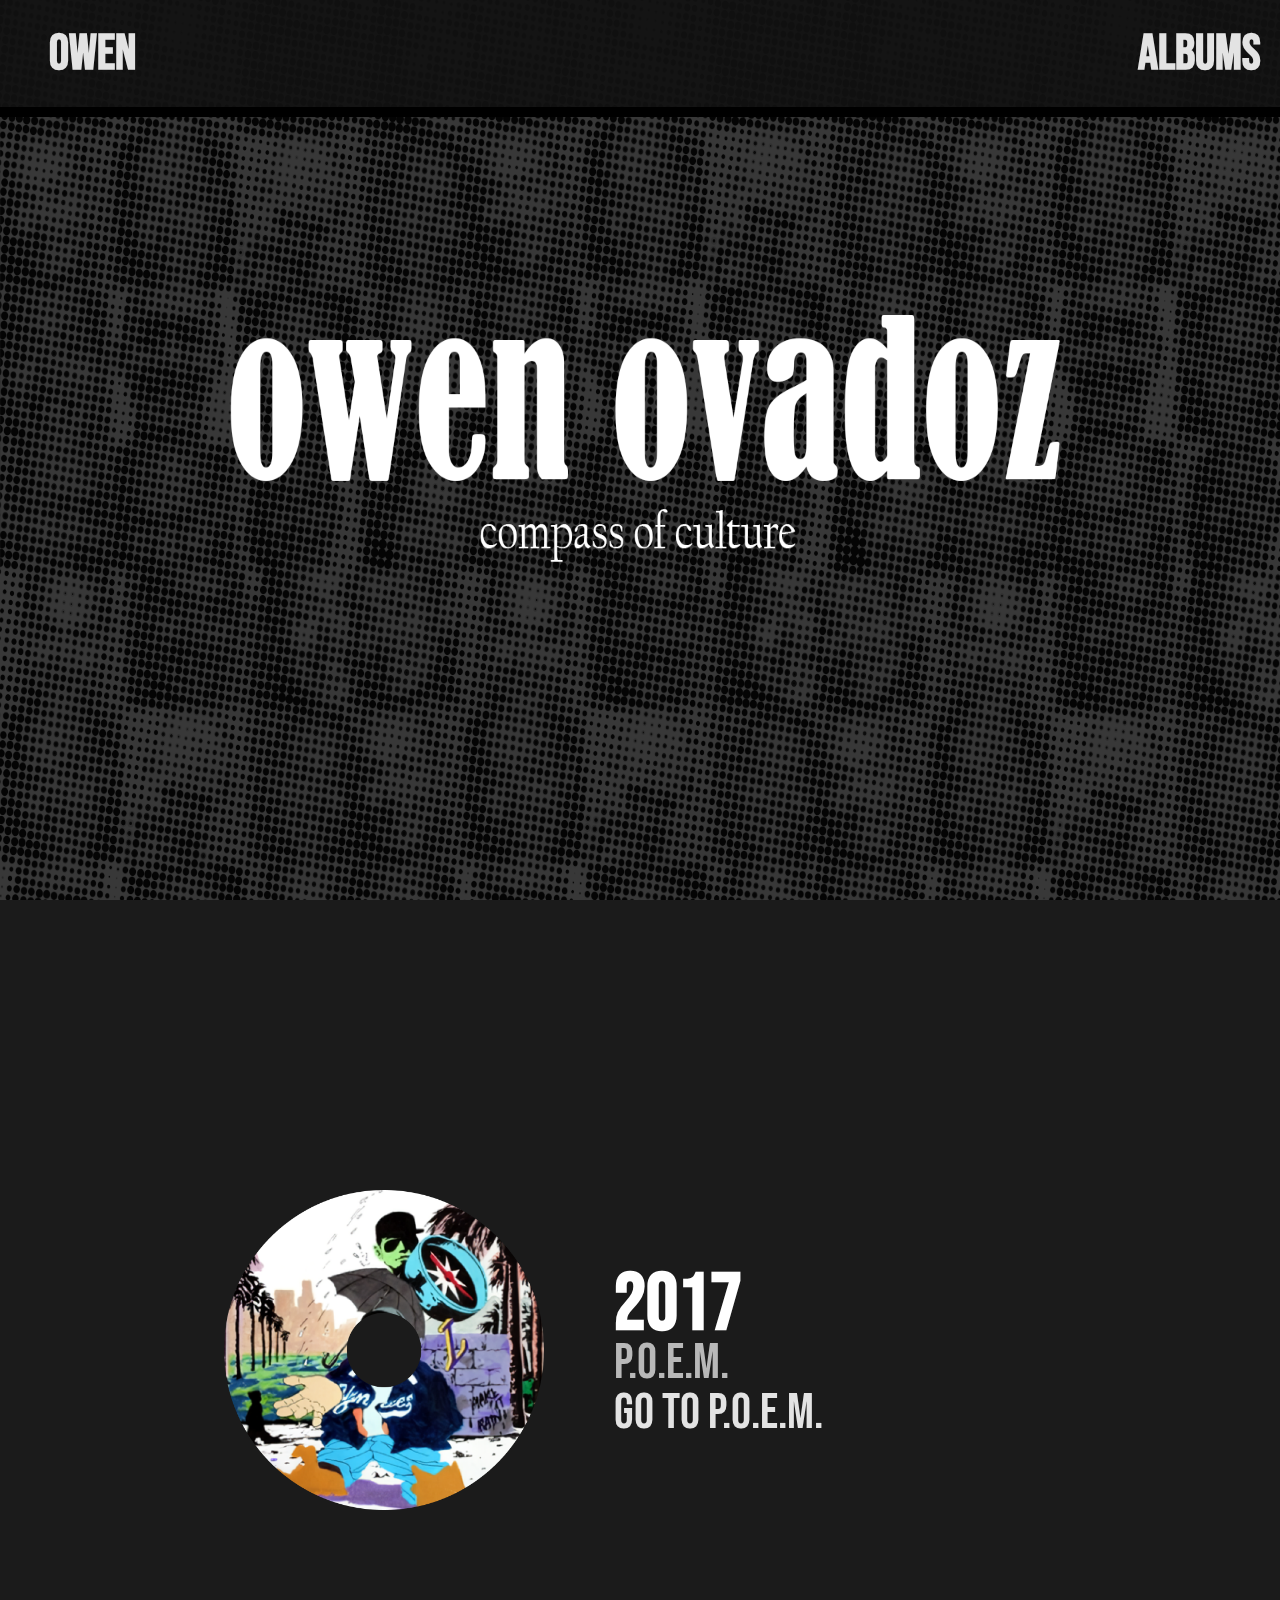
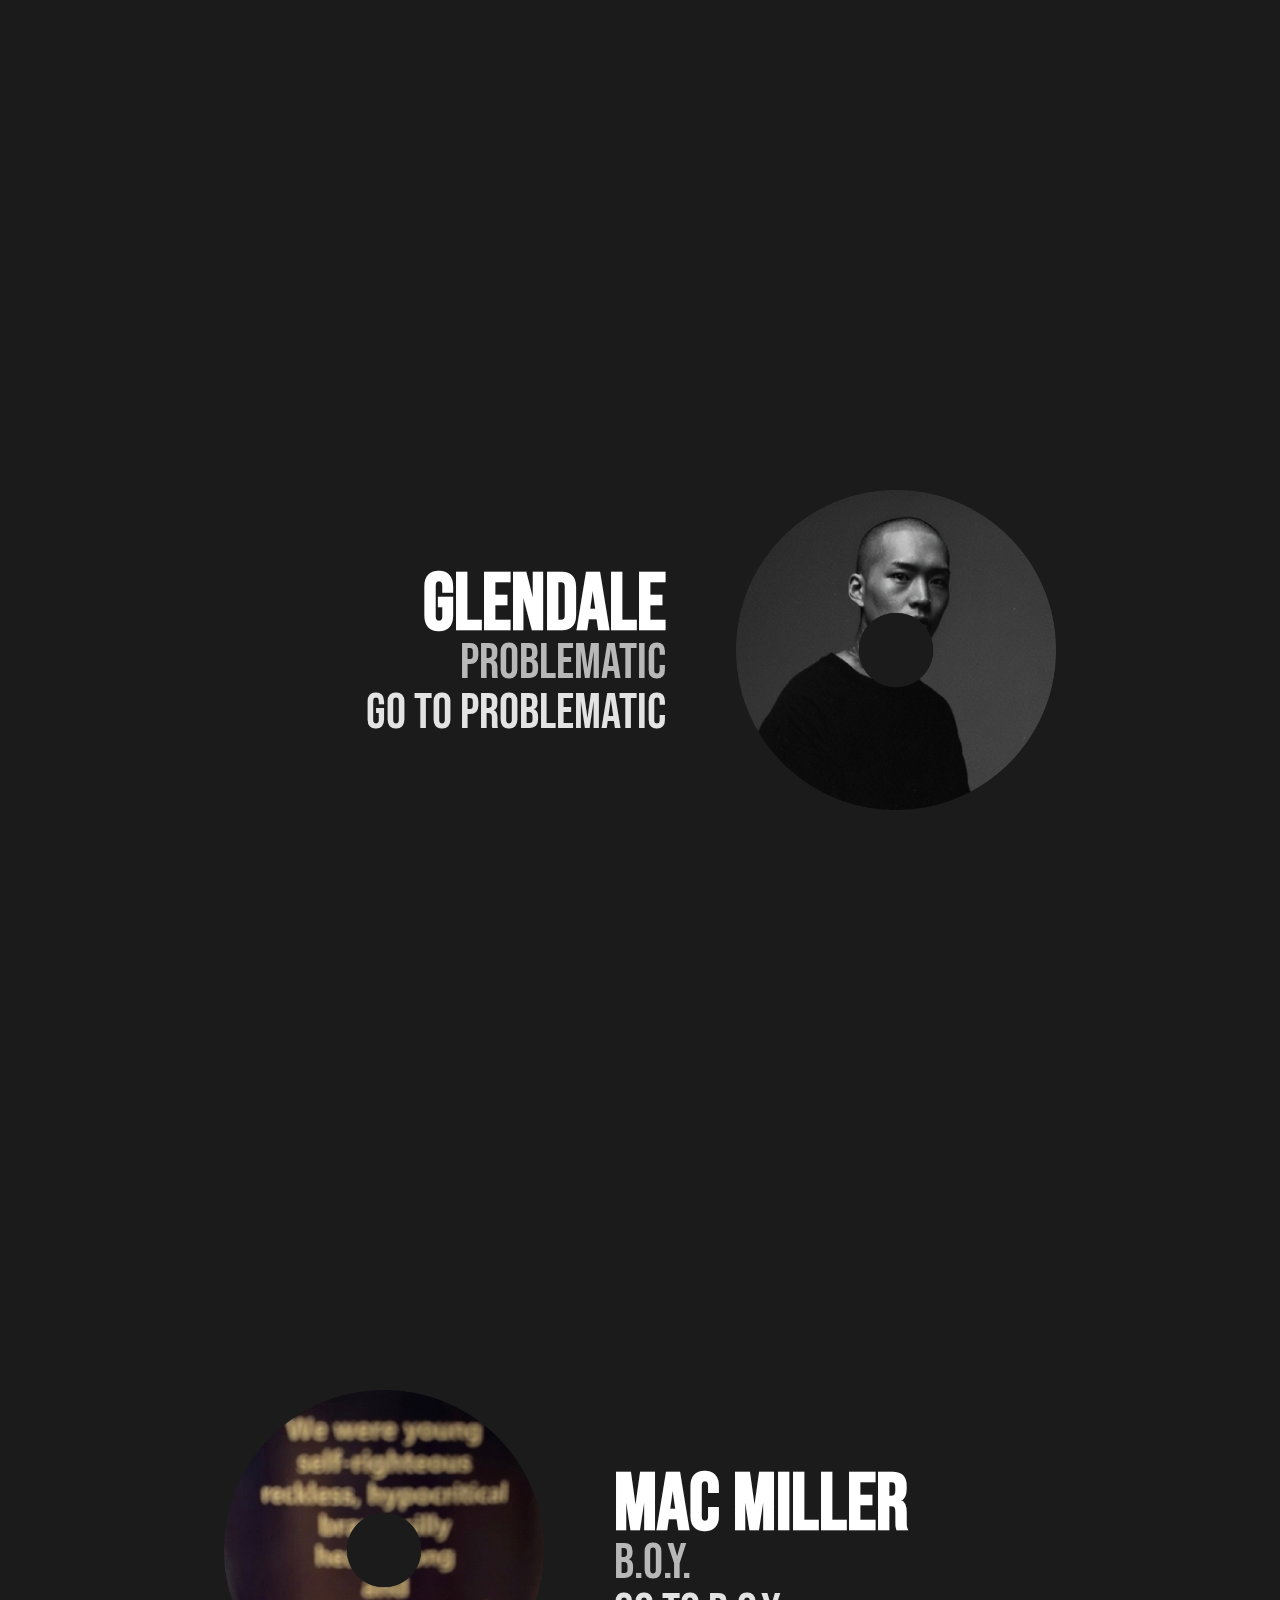
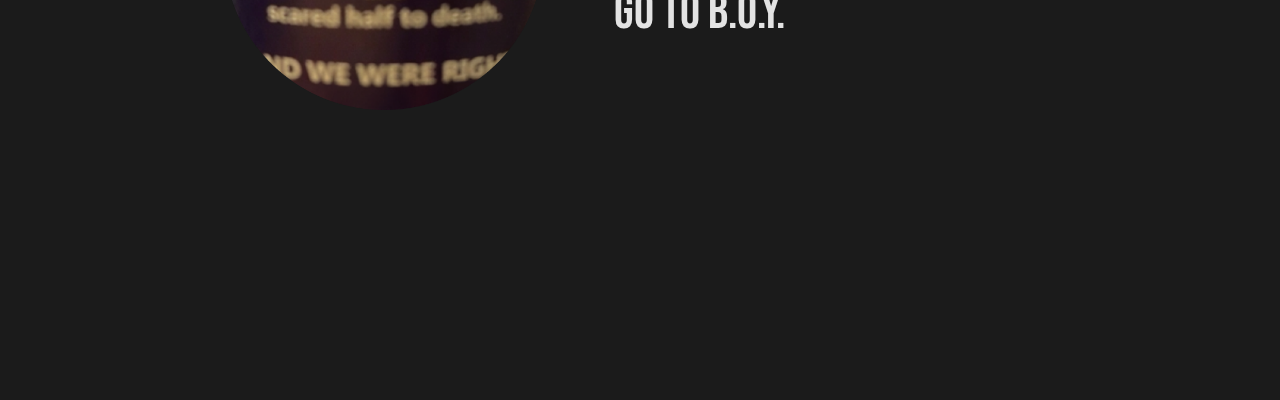
==== index.html @ d8057f2c "commit" ====
<!DOCTYPE html>
<html lang="en">
<head>
    <meta charset="UTF-8">
    <meta name="viewport" content="width=device-width, initial-scale=1.0">
    <title>OWEN</title>
    <link href="styles.css" rel="stylesheet">
    <link rel="preconnect" href="https://fonts.googleapis.com">
    <link rel="preconnect" href="https://fonts.gstatic.com" crossorigin>
    <link href="https://fonts.googleapis.com/css2?family=Bebas+Neue&family=Inter:ital,opsz,wght@0,14..32,100..900;1,14..32,100..900&display=swap" rel="stylesheet">
</head>
<body>
    <header>
        <a href="mainPage.html">OWEN</a>
        <a href="albums.html">ALBUMS</a>
    </header>
    <main>
        <section class="section" id="section1">
            <img src="./img/owen main.png" alt="mainPage" class="mainPage">
        </section>

        <section class="section" id="section2">
            <div class="preview">
                <img src="./img/preview1.png" alt=" ">
                <div>
                    <h1>2017</h1>
                    <p>P.O.E.M.</p>
                    <a href="/musics.html?data=P.O.E.M.">Go to P.O.E.M.</a>
                </div>
            </div>
        </section>
        
        <section class="section" id="section3">
            <div class="preview">
                <img src="./img/preview2.png" alt=" ">
                <div>
                    <h1>Glendale</h1>
                    <p>PROBLEMATIC</p>
                    <a href="/musics.html?data=PROBLEMATIC">GO TO PROBLEMATIC</a>
                </div>
            </div>
        </section>
        
        <section class="section" id="section4">
            <div class="preview">
                <img src="./img/preview3.png" alt=" ">
                <div>
                    <h1>Mac Miller</h1>
                    <p>B.O.Y.</p>
                    <a href="/musics.html?data=B.O.Y.">GO TO B.O.Y.</a>
                </div>
            </div>
        </section>        
    </main>
    <script>
    document.addEventListener("DOMContentLoaded", () => {
    const sections = document.querySelectorAll('.section');
    let currentSectionIndex = 0;
    let isScrolling = false;
    let prevSectionIndex = 0;

    const imgs = document.querySelectorAll('.section img')

    const handleScroll = (event) => {
        if (isScrolling) {
            event.preventDefault();
            return;
        }

        const direction = event.deltaY > 0 ? 1 : -1;

        if (direction === 1 && currentSectionIndex < sections.length - 1) {
            currentSectionIndex++;
        } 
        else if (direction === -1 && currentSectionIndex > 0) {
            currentSectionIndex--;
        } else {
            return;
        }

        if (currentSectionIndex !== 0) {
            document.querySelector('header').classList.add('hide');
        } else {
            document.querySelector('header').classList.remove('hide');
        }

        const currentSectionImage = sections[currentSectionIndex].querySelector('img');
        const prevSectionImage = sections[prevSectionIndex].querySelector('img');

        if (prevSectionImage && prevSectionIndex !== 0) {
            prevSectionImage.classList.add('rotate');  
        }

        if (currentSectionImage && currentSectionIndex !== 0) {
            currentSectionImage.classList.add('rotate');  
        } else if (currentSectionIndex === 0) {
            currentSectionImage.classList.remove('rotate');
        }

        isScrolling = true;

        sections[currentSectionIndex].scrollIntoView({
            behavior: 'smooth',
            block: 'start',
        });

        setTimeout(() => {
            isScrolling = false;
            imgs[currentSectionIndex]
        }, 800);

        prevSectionIndex = currentSectionIndex;

        event.preventDefault();
    };

    document.addEventListener('wheel', handleScroll, { passive: false });

    setInterval(()=>{
        for (step = 0; step < 3; step++) {
            
        }
    },10)

    let imgs_speed = [0,0,0]
});
   </script>
</body>
</html>
---- styles.css ----
body {
    background-color: #1b1b1b;
    margin: 0;
    font-family: Bebas Neue, sans-serif;
    -ms-overflow-style: none;
}

body {
    font-family: 'Bebas Neue', sans-serif;
}

header {
    position: fixed;
    top: 0;
    left: 0;
    right: 0;
    height: 75px;
    padding: 1rem;
    color: white;
    background: #111111eb 50%;
    border-bottom: 10px solid rgba(0,0,0,50);
    font-weight: bold;
    display: flex;
    justify-content: center;
    gap: 76vw;
    align-items: center;
    z-index: 10;
    font-size: 50px;
    transition: height ease-in-out 0.3s, gap ease-in-out 0.5s, font-size ease-in-out 0.5s;
}

.hide {
    gap: 20px;
    justify-content: center;
    font-size: 30px;
    height: 10px;
}

header a {
    color: rgba(240, 240, 240, .94);
    text-decoration: none;
    margin-left: 30px;
    transition: color 0.3s;
}

header a:hover {
    color: rgb(90, 90, 90);
}

.bebas-neue-regular {
    font-family: "Bebas Neue", sans-serif;  
    font-weight: 400;
    font-style: normal;
}

body::-webkit-scrollbar {
    display: none;
}

h1, p {
    color: #eeeeee;
}

.mainPage, .section {
    width: 100%;
    height: 100vh;
    display: flex;
    justify-content: space-around;
    align-items: center;
    flex-direction: row;
}

.preview {
    width: 65vw;
    display: flex;
    align-items: center;
    justify-content: start;
    gap: 70px;
}

.preview img {
    max-width: 320px;
    height: auto;
}

#section1 .preview img {
    animation: none;
}

.preview div {
    display: flex;
    flex-direction: column;
    justify-content: center;
    text-align: left;
    gap:    0px;
}

#section3 .preview {
    align-items: center;
    justify-content: end;
    flex-direction: row-reverse; 
}

#section3 .preview div {
    text-align: right;
    align-items: flex-end;
}

.preview h1 {
    font-size: 80px;
    margin: 0;
    color: #ffffff;
    margin-bottom: -20px;
}

.preview p {
    font-size: 50px;
    margin: 0;
    color: #b8b8b8;
    margin-bottom: -10px;
}

.preview a {
    font-size: 50px;
    text-decoration: none;
    color: rgba(240, 240, 240, .94);
}

.albums {
    margin: auto;
    margin-top: 30vh;
    width: 70vw;
    display: flex;
    flex-wrap: wrap;
    column-gap: 40px;
    row-gap: 30px;
    justify-content: space-evenly;
}

.album {
    width: 120px;
    height: 160px;
    display: flex;
    flex-direction: column;
    align-items: center;
    justify-content: space-around;
    overflow: hidden;
    transition: transform 0.3s ease;
    text-align: center;
}

.album img {
    width: 100%;
    height: 120px;
    object-fit: cover;
    transition: opacity 0.5s ease-in-out, transform 0.3s ease;
    cursor: pointer;
}

.imghover {
    opacity: 0.3;
}

.album-title {
    cursor: pointer;
    font-size: 25px;
    color: #eeeeee;
    font-weight: normal;
    margin-top: 5px;
    padding: 0 5px;
    word-wrap: break-word;
    display: flex;
    align-items: center;
    justify-content: center;
    height: 40px;
    transition: all 0.5s ease-in-out;
}

.hover {
    transform: scale(100%) translateY(-230%);
}

.albumCenter {
    display: flex;
    justify-content: center;
    align-items: center;
   padding: 150px 100px 50px 100px;
    background-color: #1b1b1b;
}

.albumImage {
    width: 200px;
    height: 200px;
    object-fit: cover;
    border-radius: 10px;
    margin-right: 40px; 
}

.albumDetailsWrapper {
    display: flex;
    flex-direction: column;
    align-items: flex-start;
}

.albumTitle {
    color: white;
    font-weight: normal;
    font-size: 60px;
    margin: 5px;
}

.albumDescription {
    margin: 7px 0;
    color: #ddd;
    line-height: 1.6;
    max-width: 800px;
}

.albumDetails {
    font-size: 18px;
    color: #ccc;
    margin-bottom: 20px;
}

.musics {
    border-radius: 20px;
    position: relative;
    left: 15vw;
    background-color: #222222;
    width: 70vw;
    padding: 20px;
    margin-top: 30px;
    margin-bottom: 15vh;
}

.musics .music {
    align-self: stretch;
    color: #fff;
    font-size: 25px;
    padding: 5px 10px;
    border-bottom: 1px solid #444;
    margin: 10px 0;
    transition: background 0.3s;
    letter-spacing: .7px;
}

.musics .music:hover {
    background-color: #333;
}

footer {
    text-align: center;
    padding: 20px;
    font-size: 14px;
    color: #aaaaaa;
    background-color: rgba(255, 255, 255, .93);
    bottom: 0;
    position: fixed;
    height: 3rem;
    width: 100%;
}
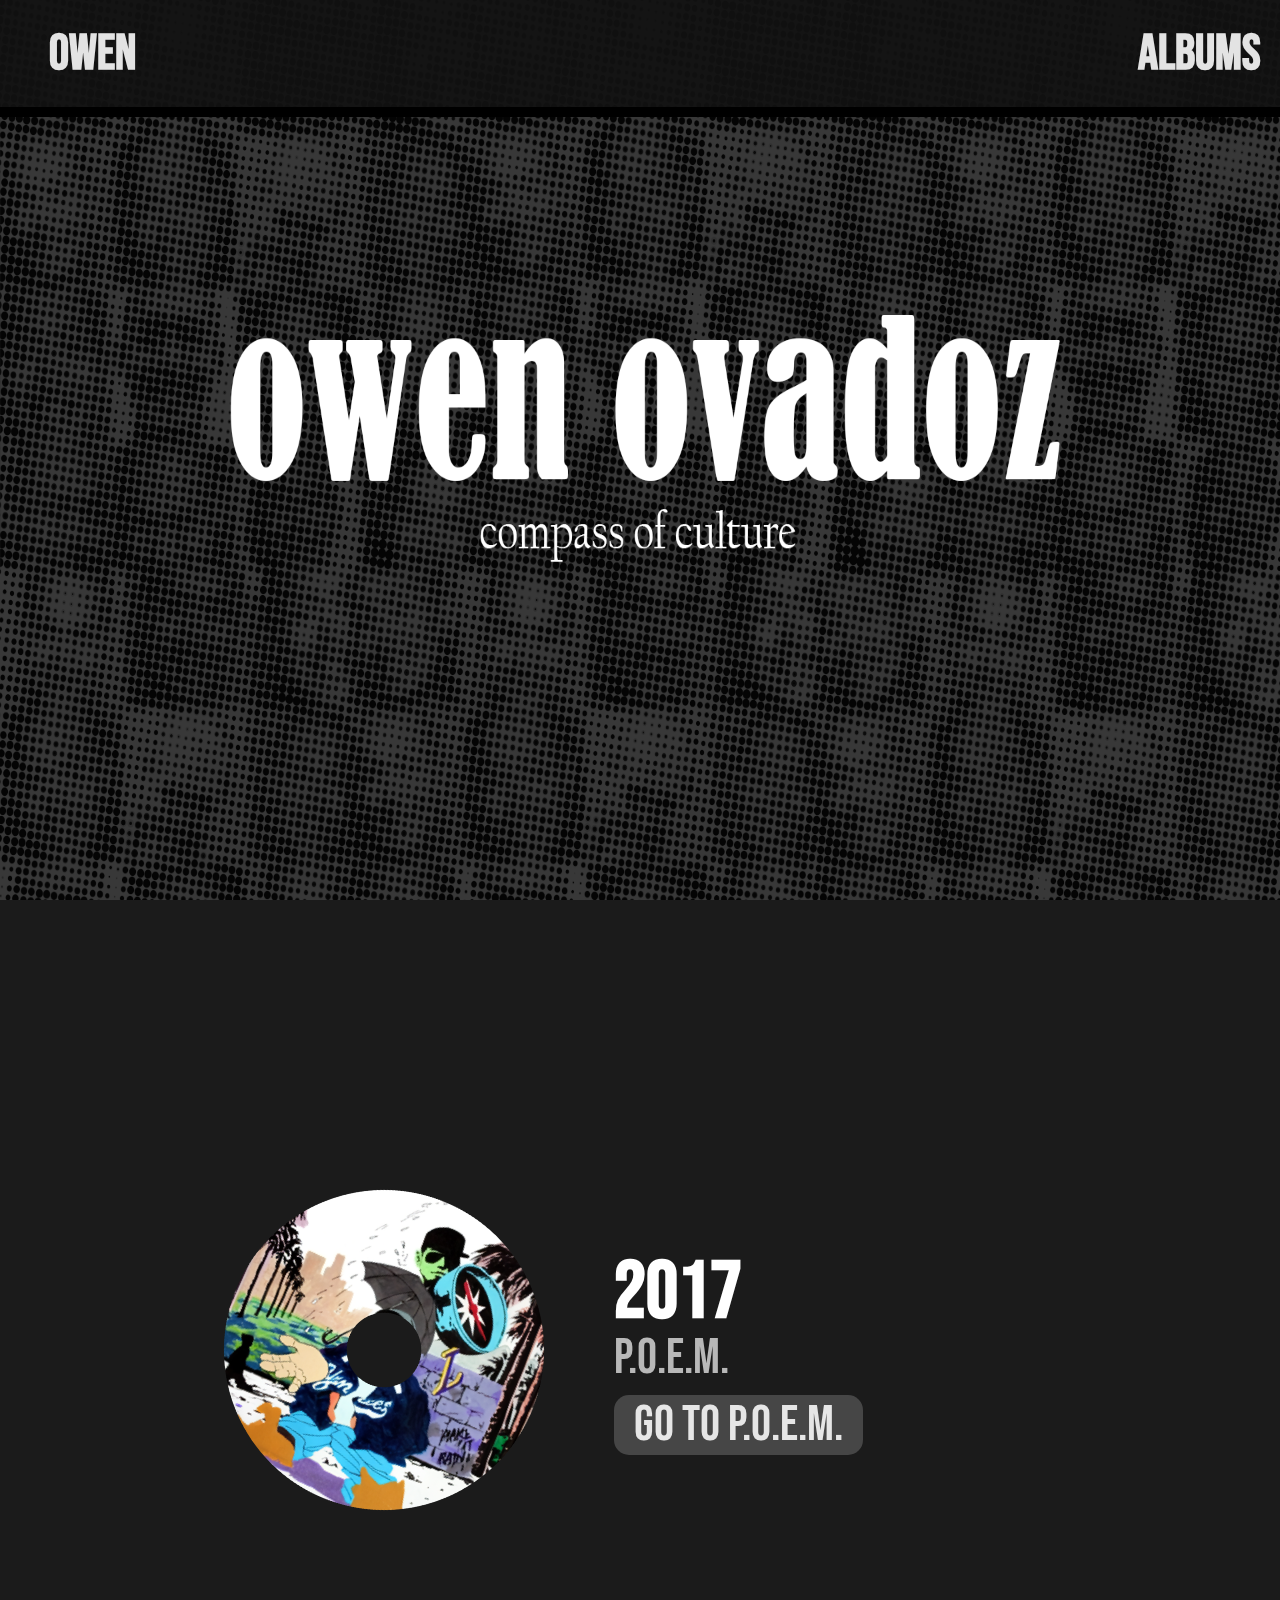
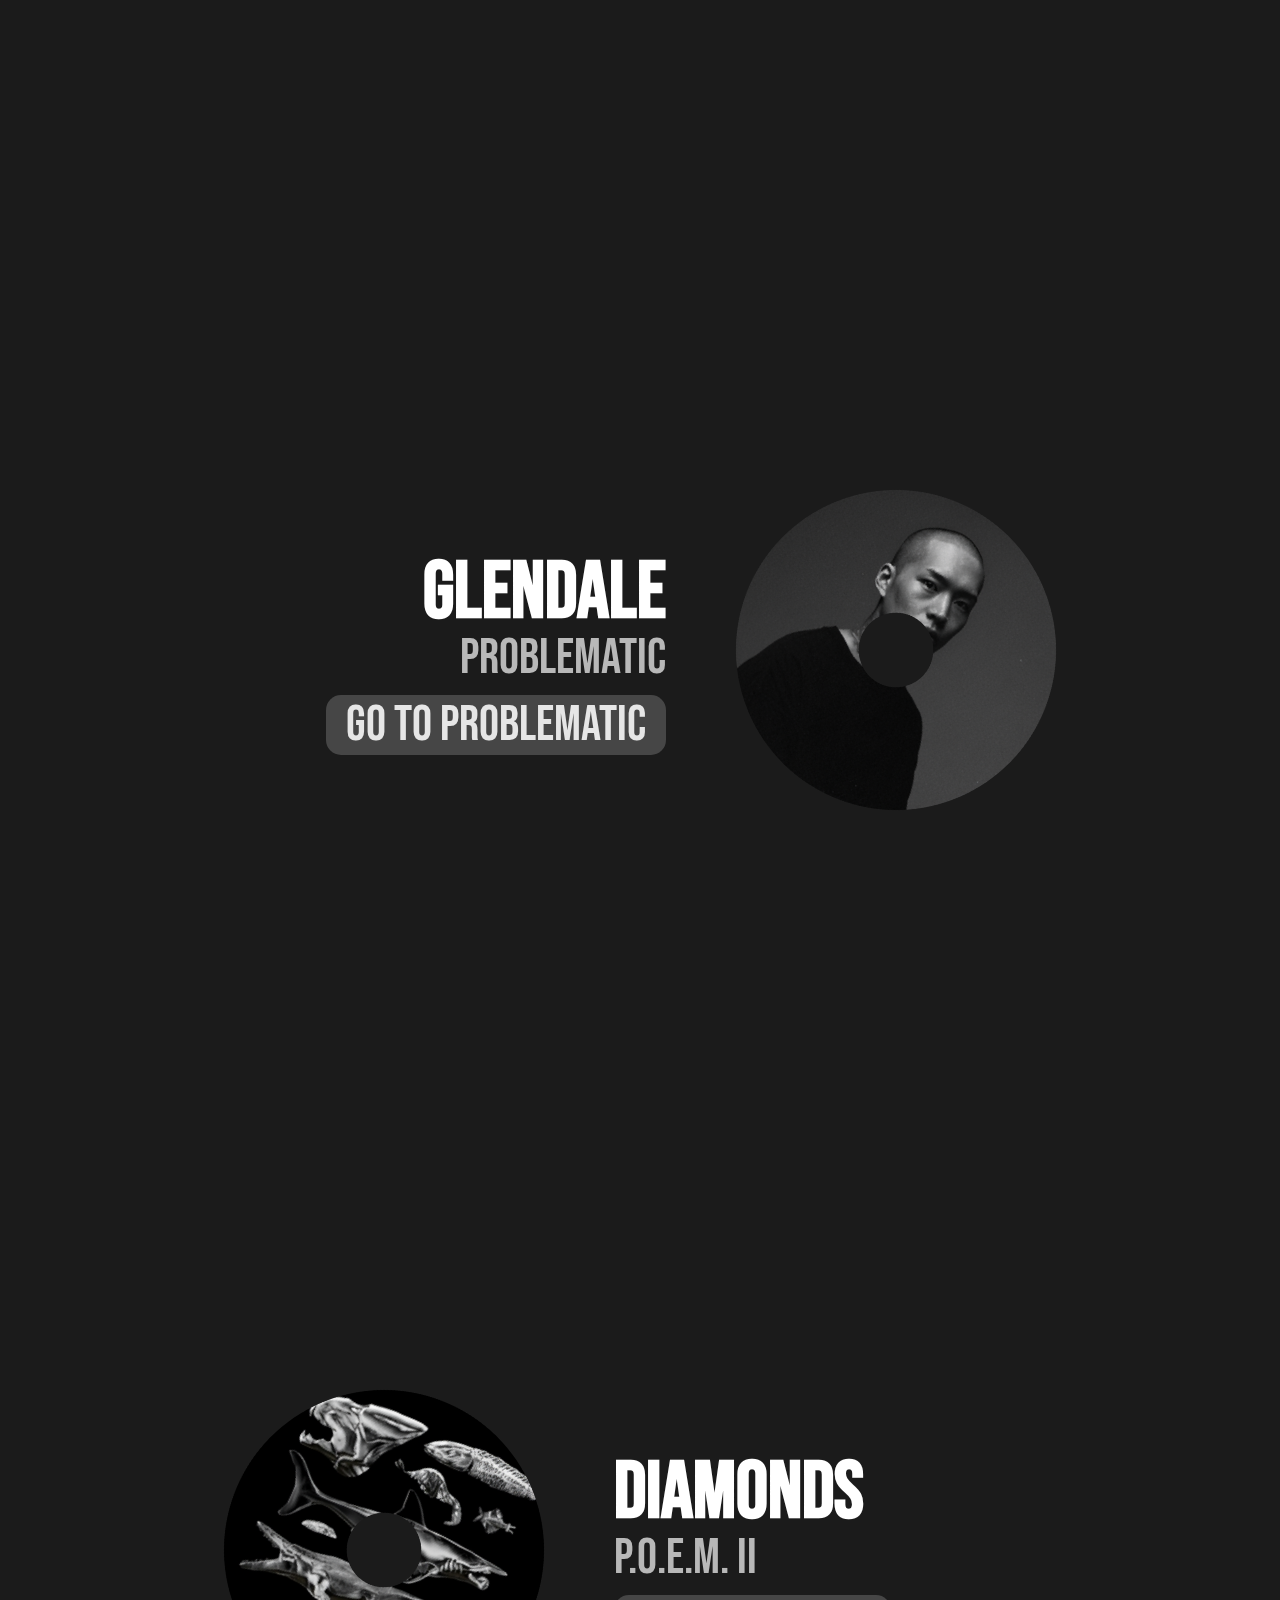
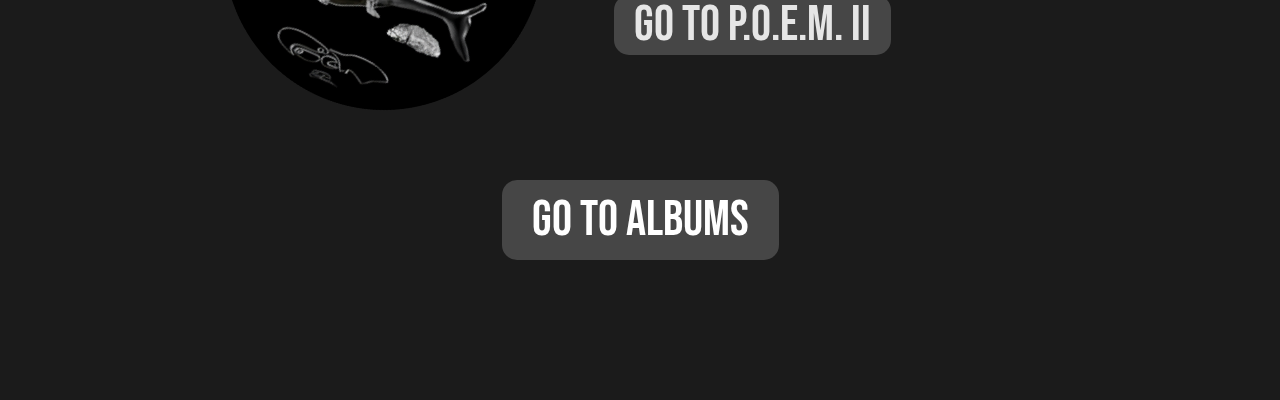
==== commit ef0ca4f2: "COMMIT" ====
--- a/index.html
+++ b/index.html
@@ -4,6 +4,7 @@
     <meta charset="UTF-8">
     <meta name="viewport" content="width=device-width, initial-scale=1.0">
     <title>OWEN</title>
+    <link rel="icon" href="./img/EE.png">
     <link href="styles.css" rel="stylesheet">
     <link rel="preconnect" href="https://fonts.googleapis.com">
     <link rel="preconnect" href="https://fonts.gstatic.com" crossorigin>
@@ -11,7 +12,7 @@
 </head>
 <body>
     <header>
-        <a href="mainPage.html">OWEN</a>
+        <a href="index.html">OWEN</a>
         <a href="albums.html">ALBUMS</a>
     </header>
     <main>
@@ -25,7 +26,9 @@
                 <div>
                     <h1>2017</h1>
                     <p>P.O.E.M.</p>
-                    <a href="/musics.html?data=P.O.E.M.">Go to P.O.E.M.</a>
+                    <div class="album-link" onclick="location.href='/musics.html?data=P.O.E.M.'">
+                        <a>Go to P.O.E.M.</a>
+                    </div>
                 </div>
             </div>
         </section>
@@ -34,9 +37,11 @@
             <div class="preview">
                 <img src="./img/preview2.png" alt=" ">
                 <div>
-                    <h1>Glendale</h1>
+                    <h1>GLENDALE</h1>
                     <p>PROBLEMATIC</p>
-                    <a href="/musics.html?data=PROBLEMATIC">GO TO PROBLEMATIC</a>
+                    <div class="album-link" onclick="location.href='/musics.html?data=PROBLEMATIC'">
+                        <a>GO TO PROBLEMATIC</a>
+                    </div>
                 </div>
             </div>
         </section>
@@ -45,21 +50,29 @@
             <div class="preview">
                 <img src="./img/preview3.png" alt=" ">
                 <div>
-                    <h1>Mac Miller</h1>
-                    <p>B.O.Y.</p>
-                    <a href="/musics.html?data=B.O.Y.">GO TO B.O.Y.</a>
+                    <h1>DIAMONDS</h1>
+                    <p>P.O.E.M. II</p>
+                    <div class="album-link" onclick="location.href='/musics.html?data=P.O.E.M._II'">
+                        <a>GO TO P.O.E.M. II</a>
+                    </div>
                 </div>
             </div>
-        </section>        
+            <div class="albumLink" onclick="location.href='/albums.html'">
+                <a>GO TO ALBUMS</a>
+            </div>
+        </section>
+        
     </main>
     <script>
-    document.addEventListener("DOMContentLoaded", () => {
+        document.addEventListener("DOMContentLoaded", () => {
     const sections = document.querySelectorAll('.section');
     let currentSectionIndex = 0;
     let isScrolling = false;
     let prevSectionIndex = 0;
 
-    const imgs = document.querySelectorAll('.section img')
+    const imgs = document.querySelectorAll('.section img');
+    const rotationSpeed = 0.5; 
+    let rotationAngles = new Array(imgs.length).fill(0); 
 
     const handleScroll = (event) => {
         if (isScrolling) {
@@ -71,8 +84,7 @@
 
         if (direction === 1 && currentSectionIndex < sections.length - 1) {
             currentSectionIndex++;
-        } 
-        else if (direction === -1 && currentSectionIndex > 0) {
+        } else if (direction === -1 && currentSectionIndex > 0) {
             currentSectionIndex--;
         } else {
             return;
@@ -84,17 +96,26 @@
             document.querySelector('header').classList.remove('hide');
         }
 
-        const currentSectionImage = sections[currentSectionIndex].querySelector('img');
-        const prevSectionImage = sections[prevSectionIndex].querySelector('img');
+        const prevSectionImage = sections[prevSectionIndex]?.querySelector('img');
+        const currentSectionImage = sections[currentSectionIndex]?.querySelector('img');
 
         if (prevSectionImage && prevSectionIndex !== 0) {
-            prevSectionImage.classList.add('rotate');  
+            prevSectionImage.style.transition = "transform 0.5s ease";
+            prevSectionImage.style.transform = "rotate(0deg)";
+
+            setTimeout(() => {
+                prevSectionImage.classList.remove('rotate');
+                setTimeout(() => {
+                    prevSectionImage.style.transition = ""; 
+                    prevSectionImage.classList.add('rotate');
+                }, 500);
+            }, 500);
         }
 
         if (currentSectionImage && currentSectionIndex !== 0) {
-            currentSectionImage.classList.add('rotate');  
+            currentSectionImage.classList.add('rotate');
         } else if (currentSectionIndex === 0) {
-            currentSectionImage.classList.remove('rotate');
+            currentSectionImage?.classList.remove('rotate');
         }
 
         isScrolling = true;
@@ -106,7 +127,6 @@
 
         setTimeout(() => {
             isScrolling = false;
-            imgs[currentSectionIndex]
         }, 800);
 
         prevSectionIndex = currentSectionIndex;
@@ -116,14 +136,18 @@
 
     document.addEventListener('wheel', handleScroll, { passive: false });
 
-    setInterval(()=>{
-        for (step = 0; step < 3; step++) {
-            
-        }
-    },10)
+    const rotatingImgs = Array.from(imgs).filter(img => !img.closest('#section1'));
 
-    let imgs_speed = [0,0,0]
+    const rotateImages = () => {
+        rotatingImgs.forEach((img, index) => {
+            const imgIndex = Array.from(imgs).indexOf(img);
+            rotationAngles[imgIndex] += rotationSpeed;
+            img.style.transform = `rotate(${rotationAngles[imgIndex]}deg)`;
+        });
+        requestAnimationFrame(rotateImages);
+    };
+
+    rotateImages();
 });
-   </script>
-</body>
-</html>
+    </script>
+    </html>
--- a/styles.css
+++ b/styles.css
@@ -92,7 +92,7 @@
     flex-direction: column;
     justify-content: center;
     text-align: left;
-    gap:    0px;
+    gap: 7px;
 }
 
 #section3 .preview {
@@ -118,6 +118,40 @@
     margin: 0;
     color: #b8b8b8;
     margin-bottom: -10px;
+}
+
+.album-link {
+    background-color: #464646;
+    text-align: center;
+    margin-top: 10px;
+    padding: 0 20px;
+    border-radius: 15px;
+    cursor: pointer;
+}
+
+.albumLink {
+    background-color: #464646;
+    text-align: center;
+    padding: 10px 30px;  
+    border-radius: 15px; 
+    cursor: pointer; 
+    color: white;
+    font-size: 50px; 
+    text-decoration: none;
+    margin-bottom: -150px;
+    margin-top: 70px;
+}
+
+.albumLink:hover, .album-link:hover {
+    transition: background-color 0.3s;
+    background-color: #575757;
+}
+
+#section4 {
+    display: flex; 
+    flex-direction: column; 
+    align-items: center; 
+    justify-content: center;
 }
 
 .preview a {
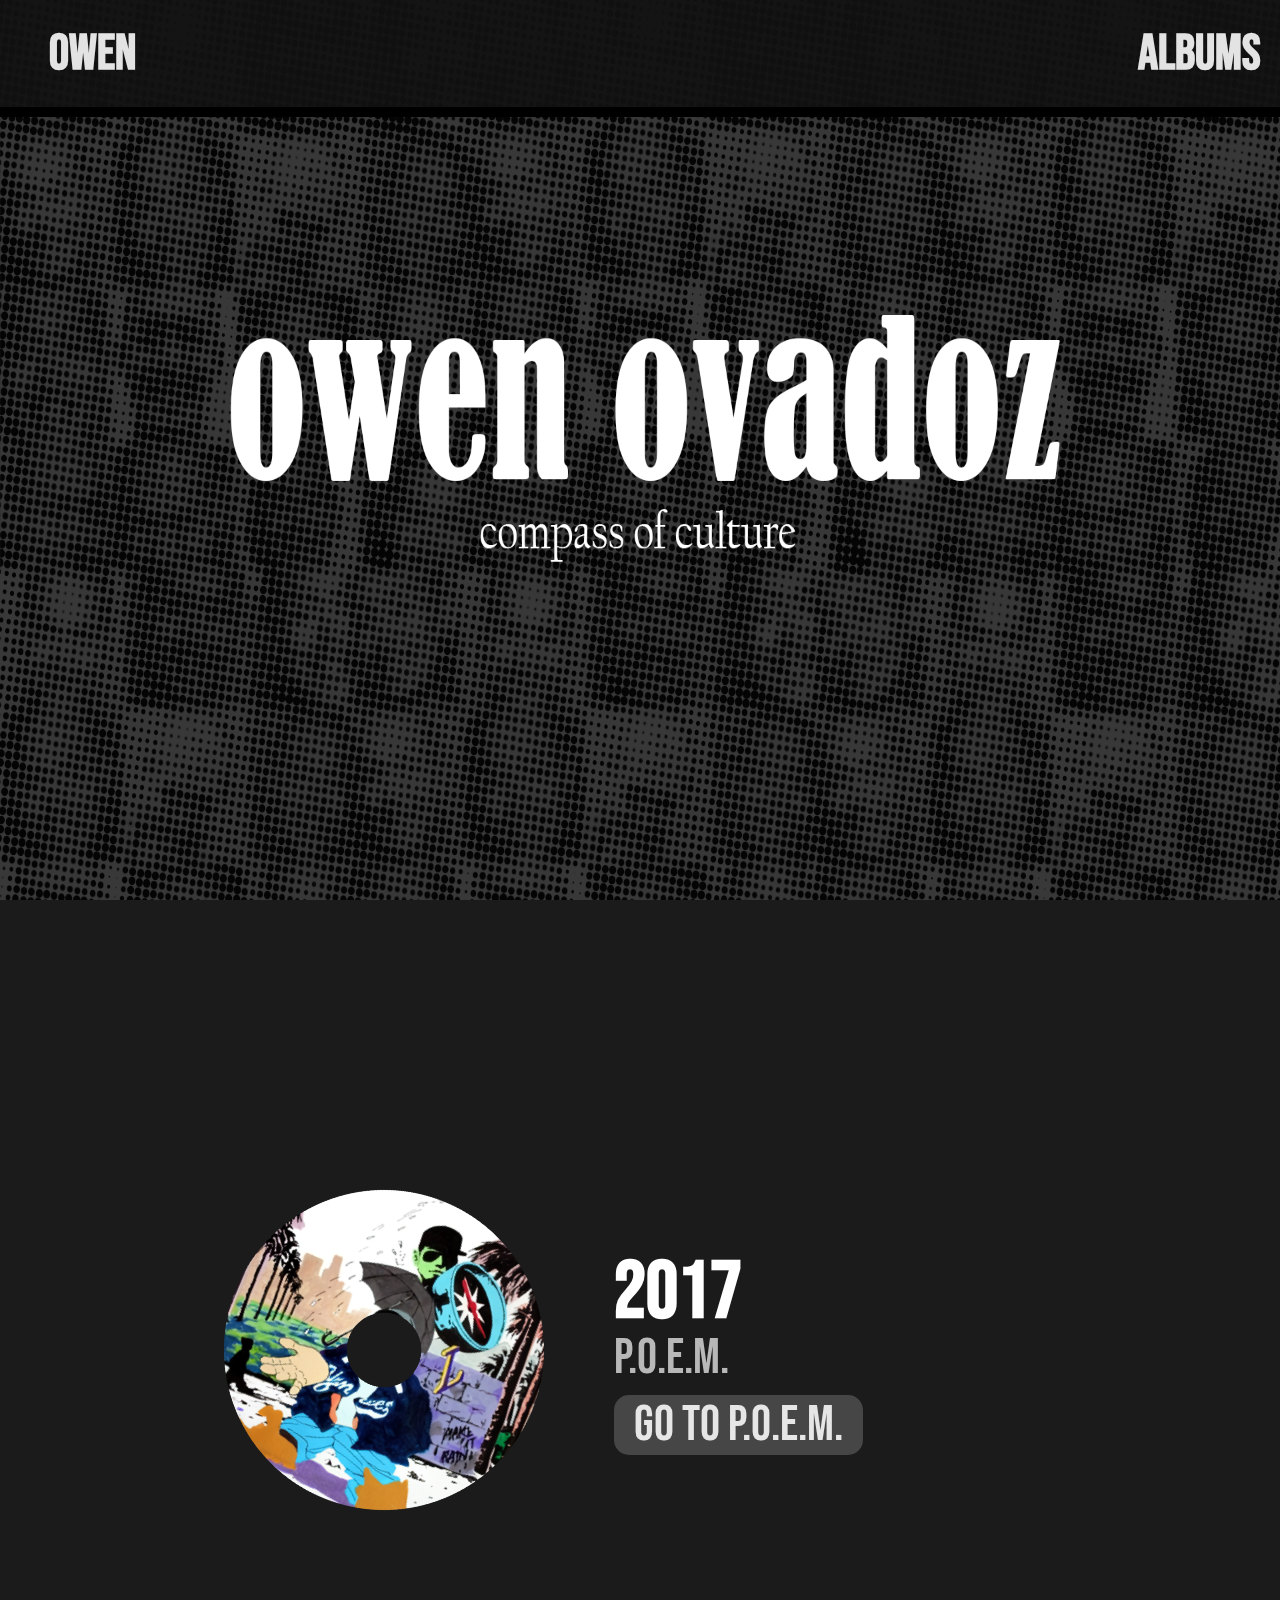
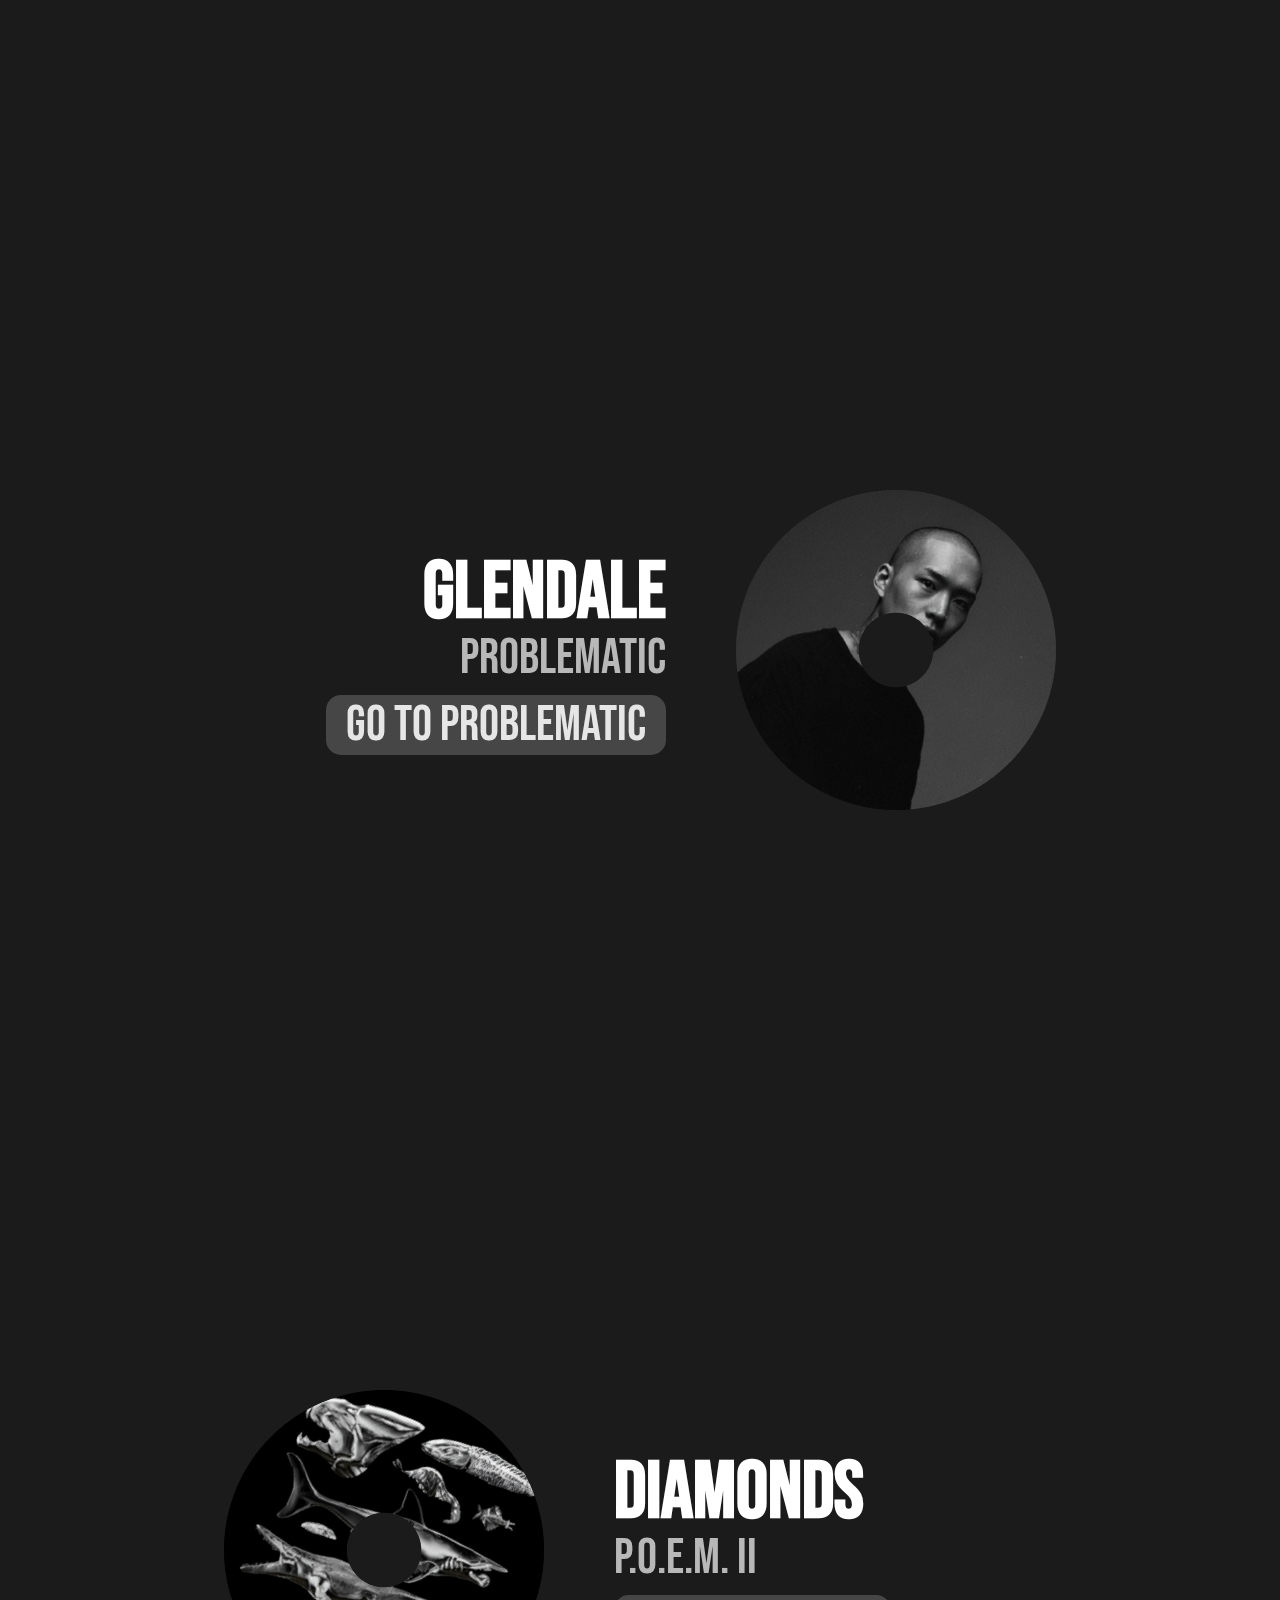
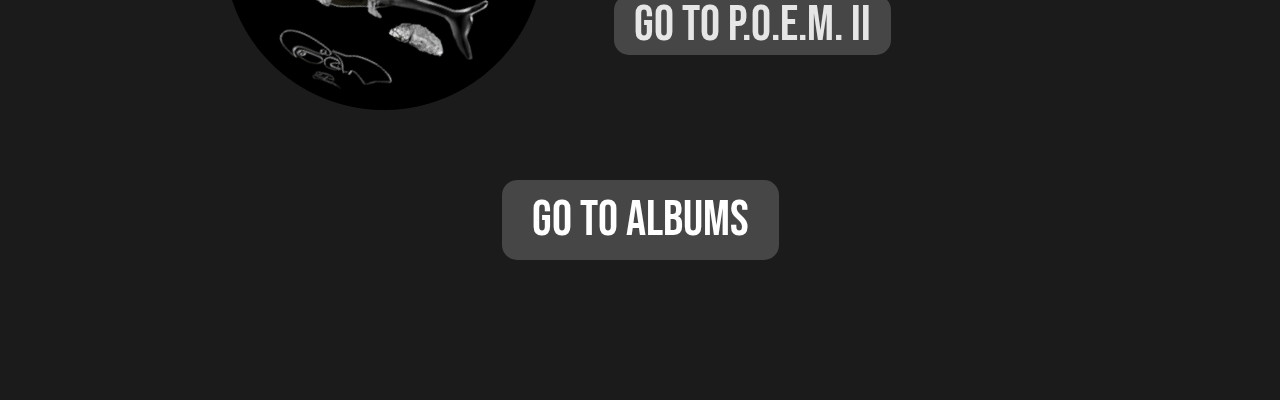
==== commit 54b6112c: "commit" ====
--- a/index.html
+++ b/index.html
@@ -26,7 +26,7 @@
                 <div>
                     <h1>2017</h1>
                     <p>P.O.E.M.</p>
-                    <div class="album-link" onclick="location.href='/musics.html?data=P.O.E.M.'">
+                    <div class="album-link" onclick="location.href='musics.html?data=P.O.E.M.'">
                         <a>Go to P.O.E.M.</a>
                     </div>
                 </div>
@@ -39,7 +39,7 @@
                 <div>
                     <h1>GLENDALE</h1>
                     <p>PROBLEMATIC</p>
-                    <div class="album-link" onclick="location.href='/musics.html?data=PROBLEMATIC'">
+                    <div class="album-link" onclick="location.href='musics.html?data=PROBLEMATIC'">
                         <a>GO TO PROBLEMATIC</a>
                     </div>
                 </div>
@@ -52,12 +52,12 @@
                 <div>
                     <h1>DIAMONDS</h1>
                     <p>P.O.E.M. II</p>
-                    <div class="album-link" onclick="location.href='/musics.html?data=P.O.E.M._II'">
+                    <div class="album-link" onclick="location.href='musics.html?data=P.O.E.M._II'">
                         <a>GO TO P.O.E.M. II</a>
                     </div>
                 </div>
             </div>
-            <div class="albumLink" onclick="location.href='/albums.html'">
+            <div class="albumLink" onclick="location.href='albums.html'">
                 <a>GO TO ALBUMS</a>
             </div>
         </section>
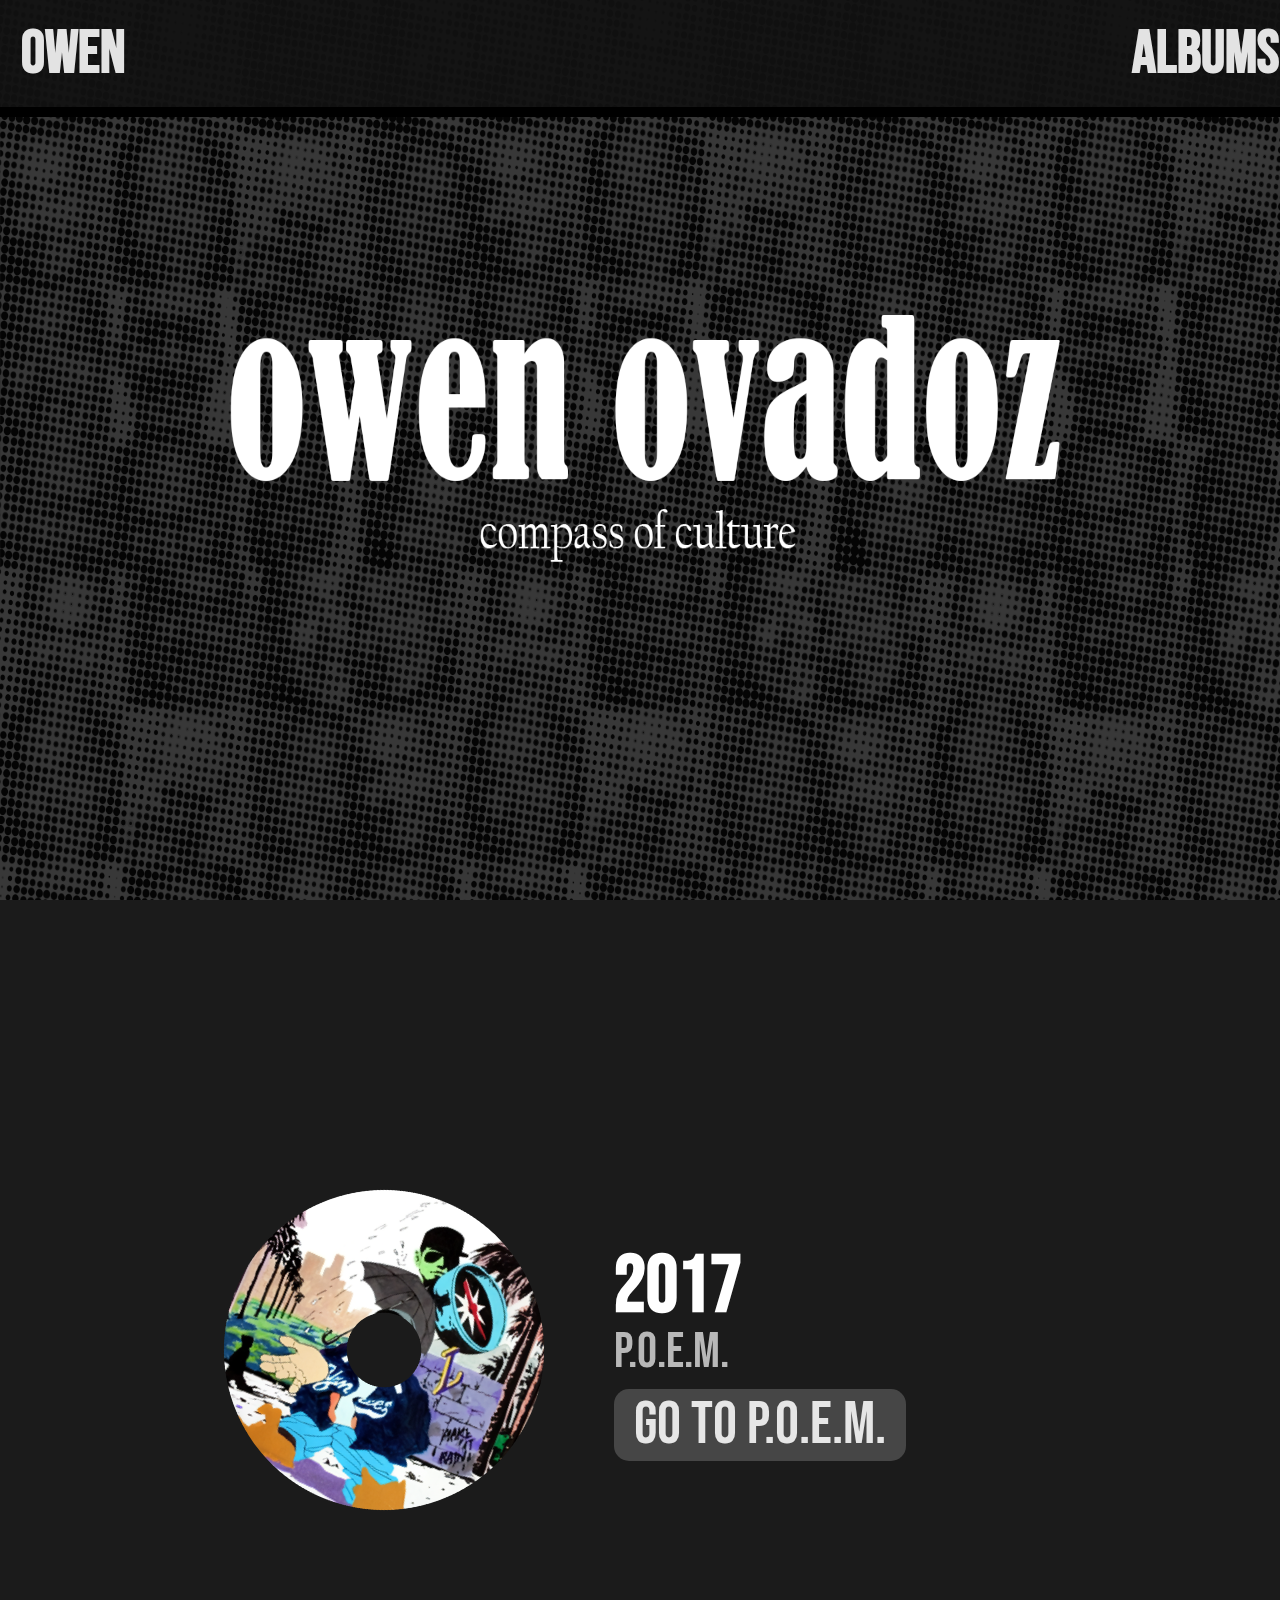
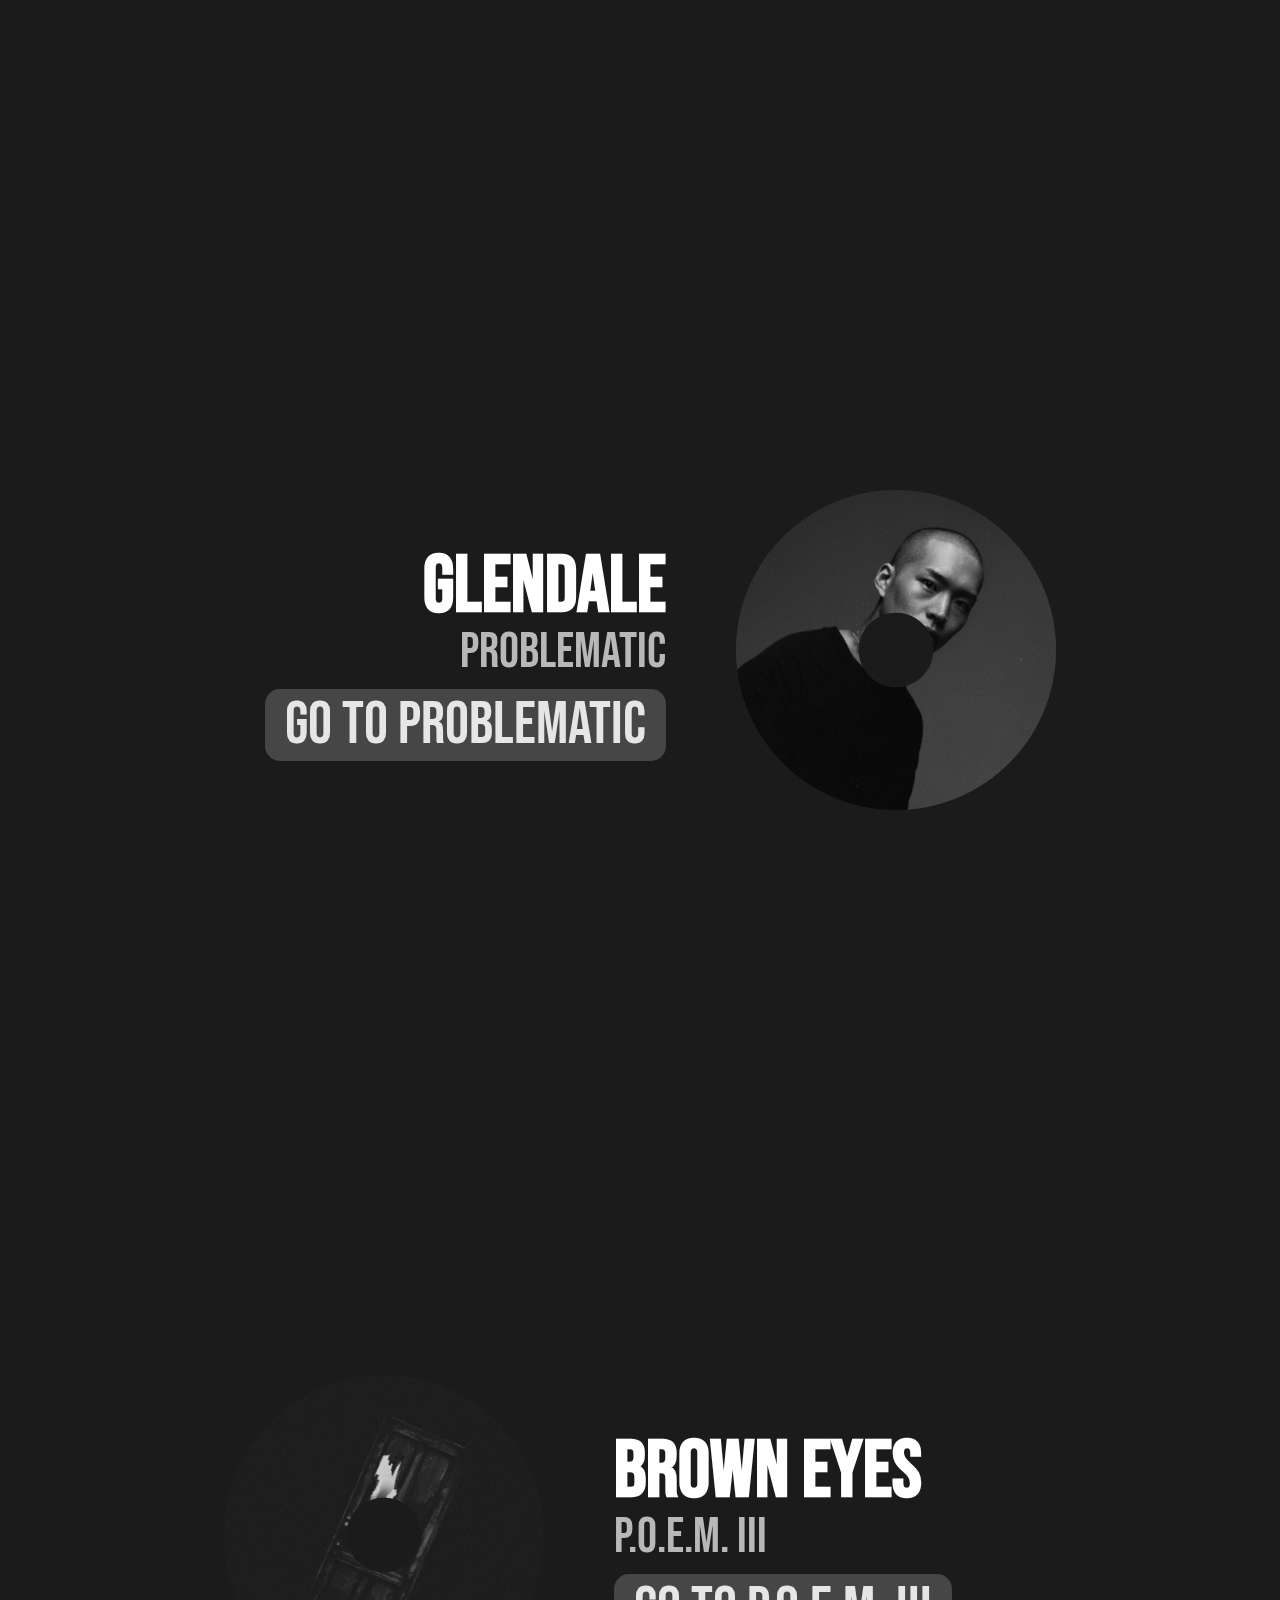
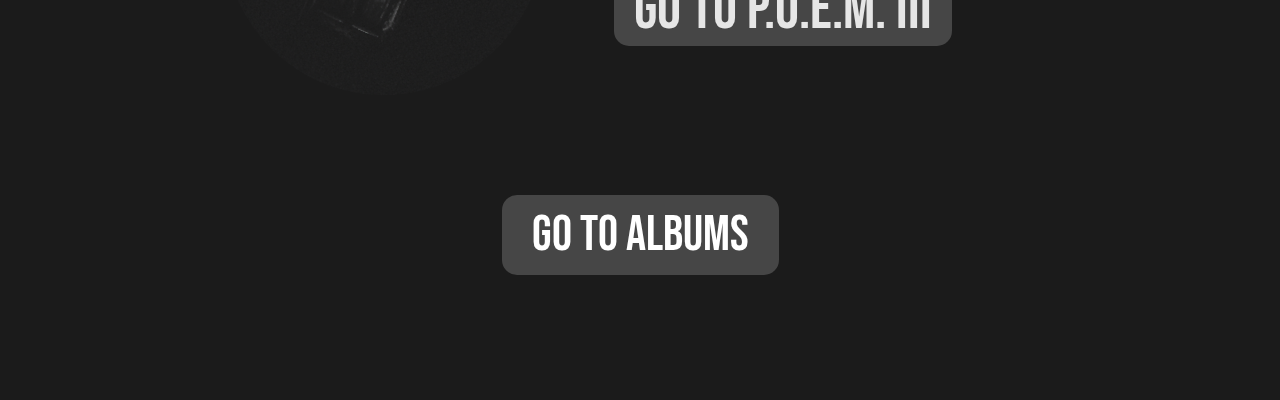
==== commit affc71c3: "commit" ====
--- a/index.html
+++ b/index.html
@@ -20,7 +20,7 @@
             <img src="./img/owen main.png" alt="mainPage" class="mainPage">
         </section>
 
-        <section class="section" id="section2">
+        <section class="section" id="section2" data-audio="/audio/preview/2017-preview.mp3">
             <div class="preview">
                 <img src="./img/preview1.png" alt=" ">
                 <div>
@@ -33,7 +33,7 @@
             </div>
         </section>
         
-        <section class="section" id="section3">
+        <section class="section" id="section3" data-audio="/audio/preview/Glendale-preview.mp3">
             <div class="preview">
                 <img src="./img/preview2.png" alt=" ">
                 <div>
@@ -46,14 +46,14 @@
             </div>
         </section>
         
-        <section class="section" id="section4">
+        <section class="section" id="section4" data-audio="/audio/preview/Brown eyes-preview.mp3">
             <div class="preview">
                 <img src="./img/preview3.png" alt=" ">
                 <div>
-                    <h1>DIAMONDS</h1>
-                    <p>P.O.E.M. II</p>
-                    <div class="album-link" onclick="location.href='musics.html?data=P.O.E.M._II'">
-                        <a>GO TO P.O.E.M. II</a>
+                    <h1>Brown Eyes</h1>
+                    <p>P.O.E.M. III</p>
+                    <div class="album-link" onclick="location.href='musics.html?data=P.O.E.M._III'">
+                        <a>GO TO P.O.E.M. III</a>
                     </div>
                 </div>
             </div>
@@ -64,90 +64,88 @@
         
     </main>
     <script>
-        document.addEventListener("DOMContentLoaded", () => {
-    const sections = document.querySelectorAll('.section');
-    let currentSectionIndex = 0;
-    let isScrolling = false;
-    let prevSectionIndex = 0;
+        
+    document.addEventListener('DOMContentLoaded', () => {
+        localStorage.removeItem('audioState');
+      });
 
-    const imgs = document.querySelectorAll('.section img');
-    const rotationSpeed = 0.5; 
-    let rotationAngles = new Array(imgs.length).fill(0); 
+    document.addEventListener("DOMContentLoaded", () => {
+        const sections = document.querySelectorAll('.section');
+        let currentSectionIndex = 0;
+        let isScrolling = false;
 
-    const handleScroll = (event) => {
-        if (isScrolling) {
-            event.preventDefault();
-            return;
-        }
+        const audioPlayer = new Audio();
+        audioPlayer.loop = true;
+        audioPlayer.volume = 0.03;
 
-        const direction = event.deltaY > 0 ? 1 : -1;
+        const handleScroll = (event) => {
+            if (isScrolling) {
+                event.preventDefault();
+                return;
+            }
 
-        if (direction === 1 && currentSectionIndex < sections.length - 1) {
-            currentSectionIndex++;
-        } else if (direction === -1 && currentSectionIndex > 0) {
-            currentSectionIndex--;
-        } else {
-            return;
-        }
+            const direction = event.deltaY > 0 ? 1 : -1;
 
-        if (currentSectionIndex !== 0) {
-            document.querySelector('header').classList.add('hide');
-        } else {
-            document.querySelector('header').classList.remove('hide');
-        }
+            if (direction === 1 && currentSectionIndex < sections.length - 1) {
+                currentSectionIndex++;
+            } else if (direction === -1 && currentSectionIndex > 0) {
+                currentSectionIndex--;
+            } else {
+                return;
+            }
 
-        const prevSectionImage = sections[prevSectionIndex]?.querySelector('img');
-        const currentSectionImage = sections[currentSectionIndex]?.querySelector('img');
+            if (currentSectionIndex !== 0) {
+                document.querySelector('header').classList.add('hide');
+            } else {
+                document.querySelector('header').classList.remove('hide');
+            }
 
-        if (prevSectionImage && prevSectionIndex !== 0) {
-            prevSectionImage.style.transition = "transform 0.5s ease";
-            prevSectionImage.style.transform = "rotate(0deg)";
+            isScrolling = true;
+
+            sections[currentSectionIndex].scrollIntoView({
+                behavior: 'smooth',
+                block: 'start',
+            });
+
+            if (audioPlayer && !audioPlayer.paused) {
+                setTimeout(() => {
+                    audioPlayer.pause();
+                }, 300);
+            }
+
+            const currentSectionAudio = sections[currentSectionIndex].getAttribute('data-audio');
+            if (currentSectionAudio) {
+                setTimeout(() => {
+                audioPlayer.src = currentSectionAudio;
+                audioPlayer.play();
+                }, 800);
+            }
 
             setTimeout(() => {
-                prevSectionImage.classList.remove('rotate');
-                setTimeout(() => {
-                    prevSectionImage.style.transition = ""; 
-                    prevSectionImage.classList.add('rotate');
-                }, 500);
-            }, 500);
-        }
+                isScrolling = false;
+            }, 800);
 
-        if (currentSectionImage && currentSectionIndex !== 0) {
-            currentSectionImage.classList.add('rotate');
-        } else if (currentSectionIndex === 0) {
-            currentSectionImage?.classList.remove('rotate');
-        }
+            event.preventDefault();
+        };
 
-        isScrolling = true;
+        document.addEventListener('wheel', handleScroll, { passive: false });
 
-        sections[currentSectionIndex].scrollIntoView({
-            behavior: 'smooth',
-            block: 'start',
-        });
+        const imgs = document.querySelectorAll('.section img');
+        const rotationSpeed = 0.5; 
+        let rotationAngles = new Array(imgs.length).fill(0); 
 
-        setTimeout(() => {
-            isScrolling = false;
-        }, 800);
+        const rotatingImgs = Array.from(imgs).filter(img => !img.closest('#section1'));
 
-        prevSectionIndex = currentSectionIndex;
+        const rotateImages = () => {
+            rotatingImgs.forEach((img, index) => {
+                const imgIndex = Array.from(imgs).indexOf(img);
+                rotationAngles[imgIndex] += rotationSpeed;
+                img.style.transform = `rotate(${rotationAngles[imgIndex]}deg)`;
+            });
+            requestAnimationFrame(rotateImages);
+        };
 
-        event.preventDefault();
-    };
-
-    document.addEventListener('wheel', handleScroll, { passive: false });
-
-    const rotatingImgs = Array.from(imgs).filter(img => !img.closest('#section1'));
-
-    const rotateImages = () => {
-        rotatingImgs.forEach((img, index) => {
-            const imgIndex = Array.from(imgs).indexOf(img);
-            rotationAngles[imgIndex] += rotationSpeed;
-            img.style.transform = `rotate(${rotationAngles[imgIndex]}deg)`;
-        });
-        requestAnimationFrame(rotateImages);
-    };
-
-    rotateImages();
-});
+        rotateImages();
+    });
     </script>
-    </html>
+    </html>--- a/styles.css
+++ b/styles.css
@@ -1,3 +1,5 @@
+
+
 body {
     background-color: #1b1b1b;
     margin: 0;
@@ -22,10 +24,10 @@
     font-weight: bold;
     display: flex;
     justify-content: center;
-    gap: 76vw;
+    gap: 77vw;
     align-items: center;
     z-index: 10;
-    font-size: 50px;
+    font-size: 60px;
     transition: height ease-in-out 0.3s, gap ease-in-out 0.5s, font-size ease-in-out 0.5s;
 }
 
@@ -39,7 +41,7 @@
 header a {
     color: rgba(240, 240, 240, .94);
     text-decoration: none;
-    margin-left: 30px;
+    margin-left: 20px;
     transition: color 0.3s;
 }
 
@@ -127,6 +129,7 @@
     padding: 0 20px;
     border-radius: 15px;
     cursor: pointer;
+    transition: all 0.3s;
 }
 
 .albumLink {
@@ -139,12 +142,12 @@
     font-size: 50px; 
     text-decoration: none;
     margin-bottom: -150px;
-    margin-top: 70px;
+    margin-top: 100px;
+    transition: all 0.3s;
 }
 
 .albumLink:hover, .album-link:hover {
-    transition: background-color 0.3s;
-    background-color: #575757;
+    background-color: rgb(45, 45, 45);
 }
 
 #section4 {
@@ -155,25 +158,25 @@
 }
 
 .preview a {
-    font-size: 50px;
+    font-size: 60px;
     text-decoration: none;
     color: rgba(240, 240, 240, .94);
 }
 
 .albums {
     margin: auto;
-    margin-top: 30vh;
-    width: 70vw;
+    margin-top: 25vh;
+    width: 77vw;
     display: flex;
     flex-wrap: wrap;
-    column-gap: 40px;
+    column-gap: 60px;
     row-gap: 30px;
     justify-content: space-evenly;
 }
 
 .album {
-    width: 120px;
-    height: 160px;
+    width: 140px;
+    height: 180px;
     display: flex;
     flex-direction: column;
     align-items: center;
@@ -185,10 +188,11 @@
 
 .album img {
     width: 100%;
-    height: 120px;
+    height: 140px;
     object-fit: cover;
     transition: opacity 0.5s ease-in-out, transform 0.3s ease;
     cursor: pointer;
+    border-radius: 3px;
 }
 
 .imghover {
@@ -197,7 +201,7 @@
 
 .album-title {
     cursor: pointer;
-    font-size: 25px;
+    font-size: 30px;
     color: #eeeeee;
     font-weight: normal;
     margin-top: 5px;
@@ -230,6 +234,20 @@
     margin-right: 40px; 
 }
 
+.albumTitleWrapper {
+    display: flex;
+    align-items: center;
+    justify-content: start;
+    margin-top: 10px;
+    gap: 20px;
+}
+
+.play-album-btn {
+    font-size: 40px;
+    color: white;
+    cursor: pointer;
+}
+
 .albumDetailsWrapper {
     display: flex;
     flex-direction: column;
@@ -256,15 +274,47 @@
     margin-bottom: 20px;
 }
 
+.musics-container {
+    position: relative;
+    width: 70vw;
+    display: flex;
+    justify-content: space-between;
+    left: 15vw;
+    margin-top: 30px;
+    margin-bottom: 30px;
+}
+
+.containerTitle {
+    position: absolute;
+    left: 50vw;
+    padding: 0;
+    margin: 0;
+    top: 15vw;
+    font-size: 5vw;
+    transform: translateX(-50%);
+}
+
+.containerImage {
+    width: 40vw;
+    height: 40vw;
+    border-radius: 0px 20px 20px 0px;
+    opacity: 50%;
+    filter: blur(5px);
+}
+
 .musics {
-    border-radius: 20px;
+    border-radius: 20px 0px 0px 20px;
     position: relative;
-    left: 15vw;
     background-color: #222222;
-    width: 70vw;
-    padding: 20px;
-    margin-top: 30px;
+    width: 30vw;
     margin-bottom: 15vh;
+    overflow: scroll;
+    height: 40vw;
+    -ms-overflow-style: none;
+}
+
+.musics::-webkit-scrollbar {
+    display: none;
 }
 
 .musics .music {
@@ -276,20 +326,116 @@
     margin: 10px 0;
     transition: background 0.3s;
     letter-spacing: .7px;
+    cursor: pointer;
+    border-radius: 10px;
+    padding-left: 20px;
+    margin-right: 7px;
 }
 
 .musics .music:hover {
     background-color: #333;
+    color: #fff;
+}
+
+.music.playing {
+    background-color: #e8e8e8;
+    color: #000;
 }
 
 footer {
-    text-align: center;
-    padding: 20px;
-    font-size: 14px;
-    color: #aaaaaa;
+    position: fixed;
+    bottom: 0;
+    width: 100%;
     background-color: rgba(255, 255, 255, .93);
-    bottom: 0;
-    position: fixed;
-    height: 3rem;
+    display: flex;
+    justify-content: center;
+    padding: 10px;
+    height: 5rem;
+}
+
+.music-player {
+    display: flex;
+    flex-direction: column;
+    align-items: center;
     width: 100%;
-}
+    max-width: 700px;
+}
+
+.album-info {
+    position: absolute;
+    left: 10px; 
+    display: flex;
+    align-items: center;
+    gap: 10px;
+    height: 80%;
+}
+
+.footer-album-img {
+    width: 85px;
+    height: 85px;
+    border-radius: 8px;
+    object-fit: cover;
+}
+
+.footer-album-details {
+    display: flex;
+    flex-direction: column;
+}
+
+.footer-album-title,
+.footer-music-title {
+    margin: 0 5px;
+}
+
+.footer-music-title {
+    color: #000;
+    font-size: 27px;
+}
+
+.footer-album-title {
+    color: #6b6b6b;
+    font-size: 22px;
+}
+
+.control-buttons {
+    display: flex;
+    justify-content: center;
+    align-items: center;
+    margin: 10px 0;
+}
+
+.control-btn {
+    background: none;
+    border: none;
+    color: #232323;
+    font-size: 35px;
+    cursor: pointer;
+    margin: 0 15px;
+}
+
+.control-btn:hover {
+    color: #000;
+}
+
+#audio-player {
+    display: none;
+}
+
+input[type=range] {
+    margin-top: 5px;
+    appearance: none;
+    background-color: #9a9a9a;
+    border-radius: 5px;
+    width: 100%;
+    height: 5px;
+    cursor: pointer;
+}
+
+input[type=range]::-webkit-slider-thumb {
+    -webkit-appearance: none;
+    border-radius: 2px;
+    width: 5px;
+    height: 9px;
+    background-color: black;
+    cursor: pointer;
+}